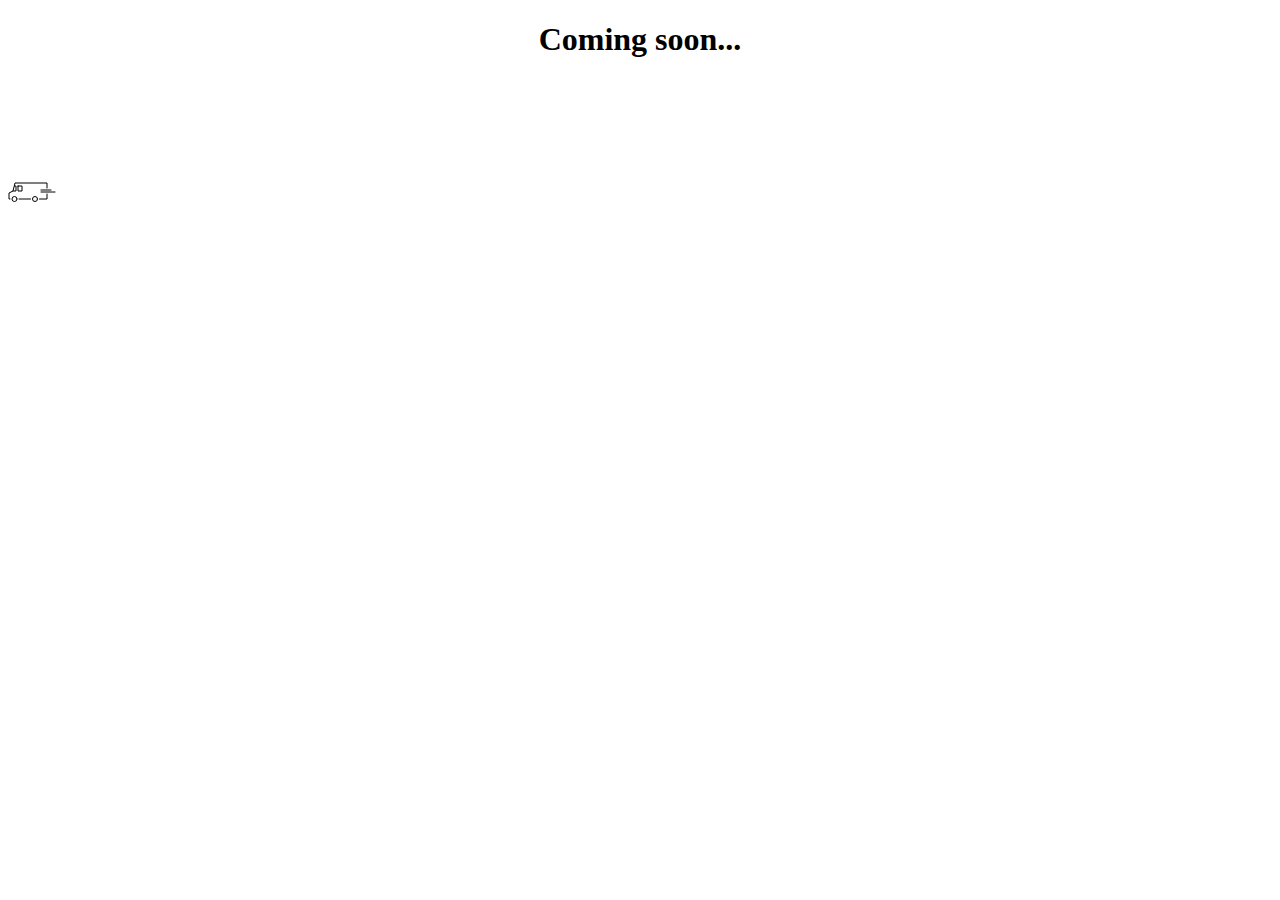
==== index.html @ 6030a621 "Rename coming-soon.html to index.html" ====
<!DOCTYPE html>
<html lang="en" >
<head>
  <meta charset="UTF-8">
  <title>Coming soon...</title>
  <meta name="viewport" content="width=device-width, initial-scale=1, viewport-fit=cover"><link rel="stylesheet" href="style.css">

</head>
<body>
	
	<h1 style="padding-bottom: 100px; text-align: center;">Coming soon...</h1>
	
	<main>
		
		
		
	
	<!-- partial:index.partial.html -->
<svg class="truck" viewBox="0 0 48 24" width="48px" height="24px">
	<g fill="none" stroke="currentcolor" stroke-linecap="round" stroke-linejoin="round" stroke-width="1" transform="translate(0,2)">
		<g class="truck__body">
			<g stroke-dasharray="105 105">
				<polyline class="truck__outside1" points="2 17,1 17,1 11,5 9,7 1,39 1,39 6" />
				<polyline class="truck__outside2" points="39 12,39 17,31.5 17" />
				<polyline class="truck__outside3" points="22.5 17,11 17" />
				<polyline class="truck__window1" points="6.5 4,8 4,8 9,5 9" />
				<polygon class="truck__window2" points="10 4,10 9,14 9,14 4" />
			</g>
			<polyline class="truck__line" points="43 8,31 8" stroke-dasharray="10 2 10 2 10 2 10 2 10 2 10 26" />
			<polyline class="truck__line" points="47 10,31 10" stroke-dasharray="14 2 14 2 14 2 14 2 14 18" />
		</g>
		<g stroke-dasharray="15.71 15.71">
			<g class="truck__wheel">
				<circle class="truck__wheel-spin" r="2.5" cx="6.5" cy="17" />
			</g>
			<g class="truck__wheel">
				<circle class="truck__wheel-spin" r="2.5" cx="27" cy="17" />
			</g>
		</g>
	</g>
</svg>
<!-- partial -->
	
	</main>

  
</body>
</html>
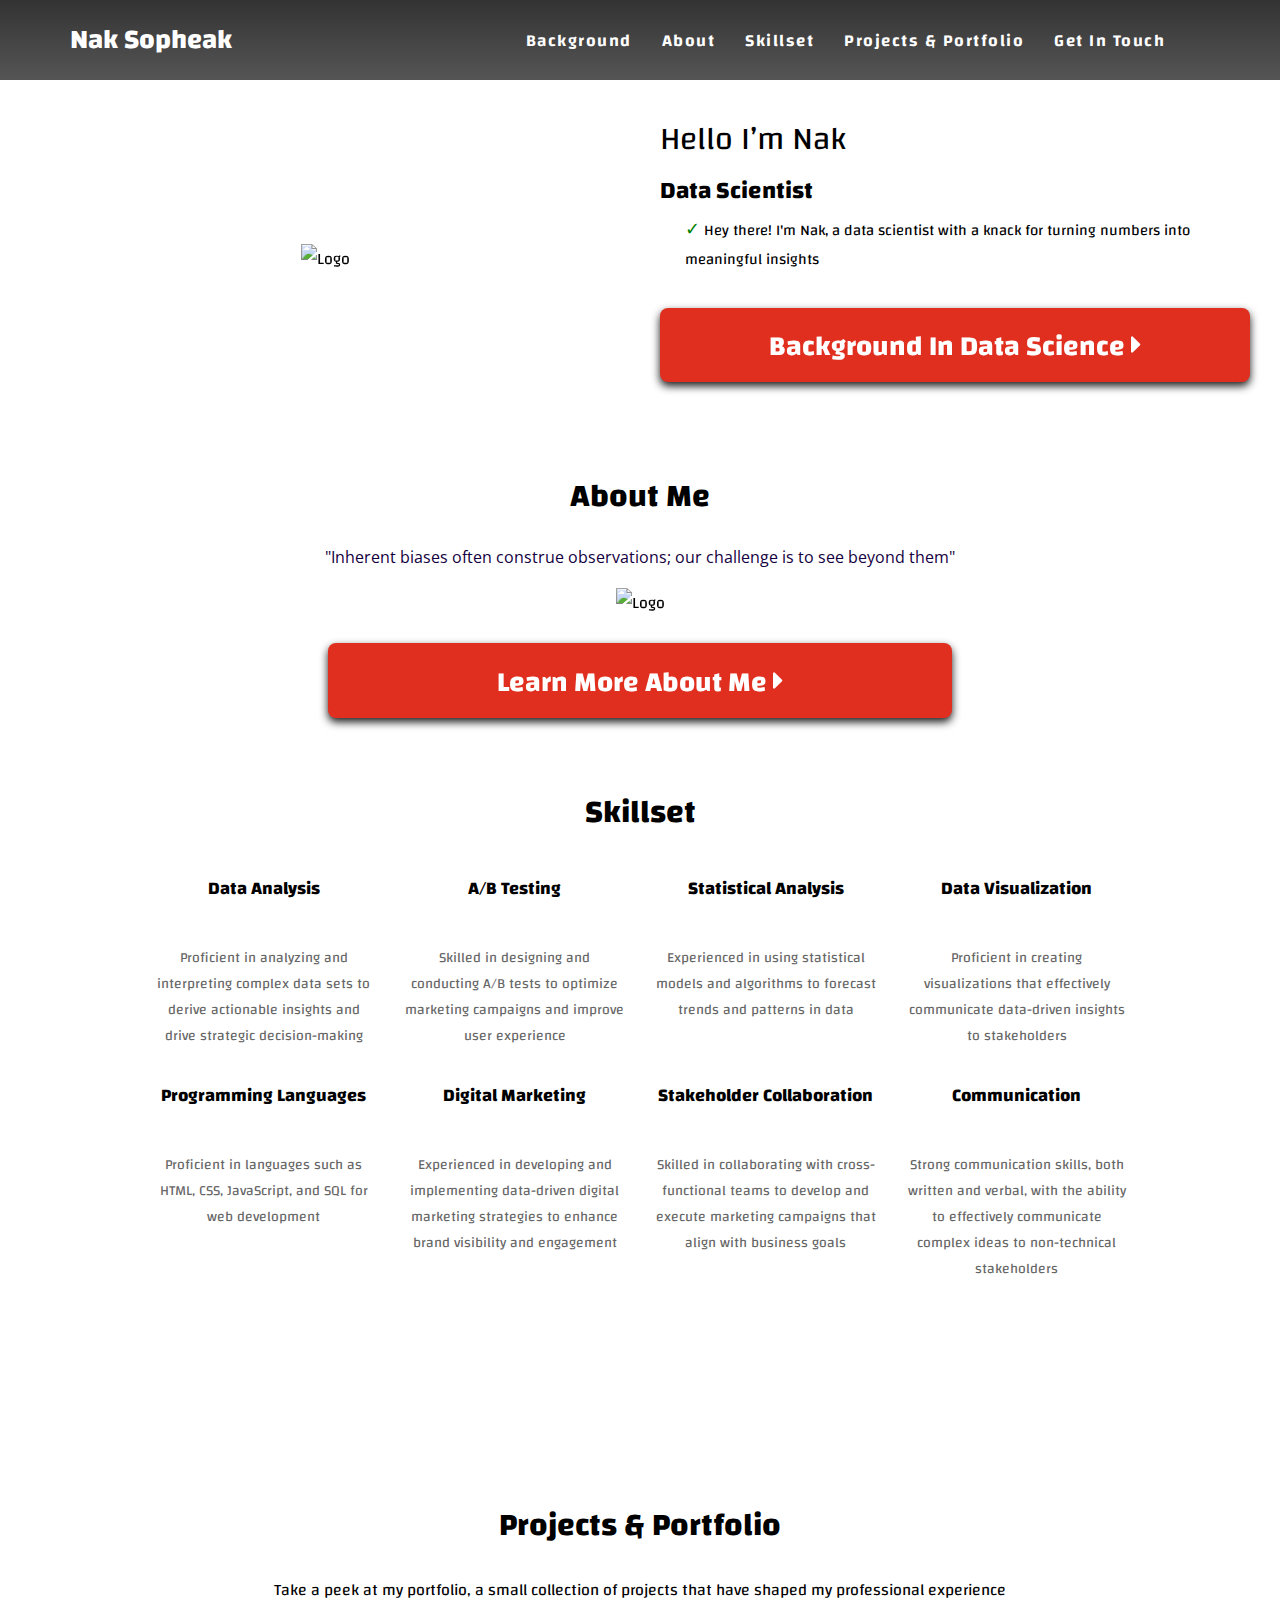
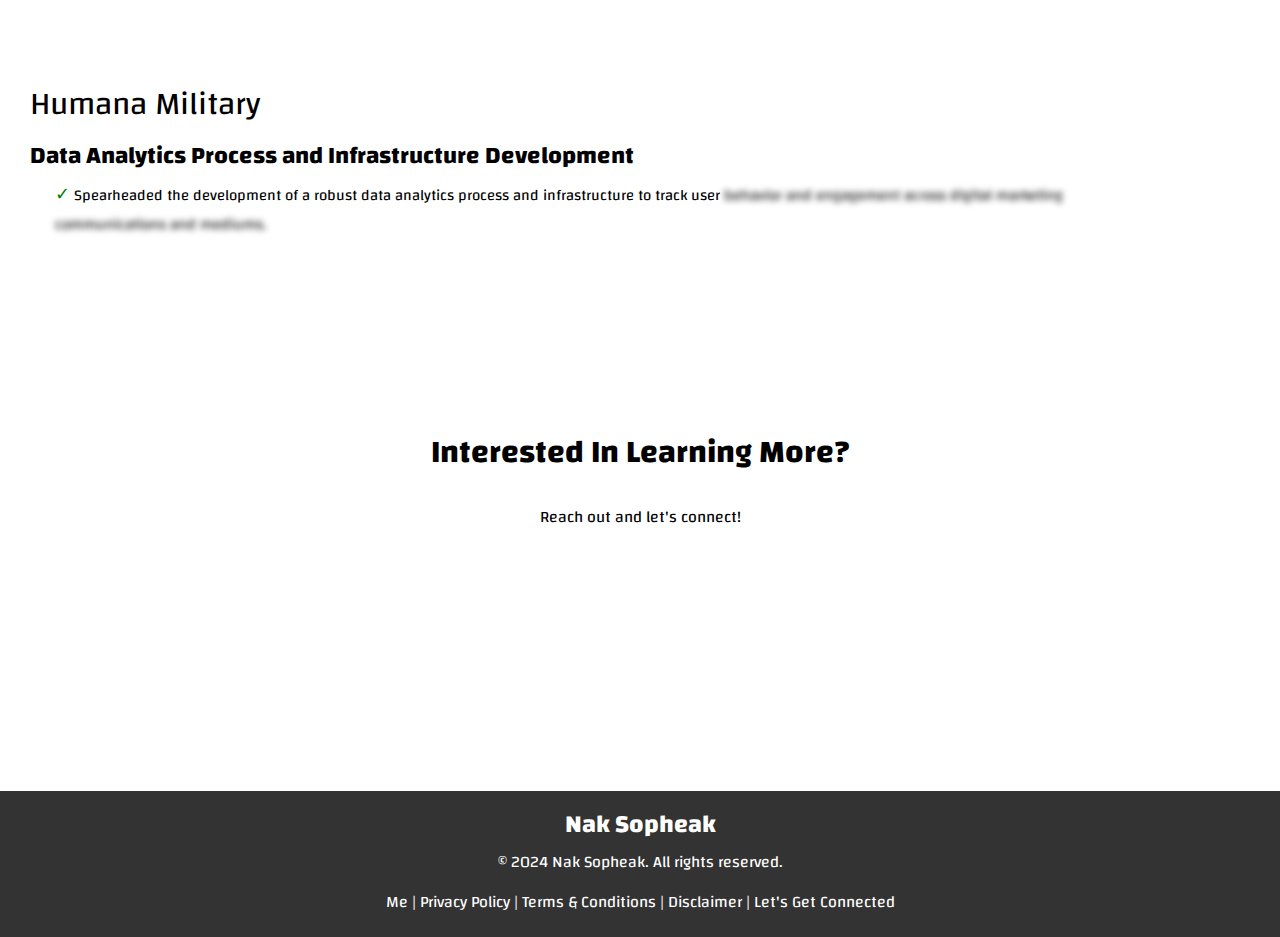
==== commit 7a2bb702: "Add files via upload" ====
--- a/index.html
+++ b/index.html
@@ -1,48 +1,616 @@
-<!DOCTYPE html>
-<html lang="en" >
-<head>
-  <meta charset="UTF-8">
-  <title>Coming soon...</title>
-  <meta name="viewport" content="width=device-width, initial-scale=1, viewport-fit=cover"><link rel="stylesheet" href="style.css">
-
-</head>
-<body>
-	
-	<h1 style="padding-bottom: 100px; text-align: center;">Coming soon...</h1>
-	
-	<main>
-		
-		
-		
-	
-	<!-- partial:index.partial.html -->
-<svg class="truck" viewBox="0 0 48 24" width="48px" height="24px">
-	<g fill="none" stroke="currentcolor" stroke-linecap="round" stroke-linejoin="round" stroke-width="1" transform="translate(0,2)">
-		<g class="truck__body">
-			<g stroke-dasharray="105 105">
-				<polyline class="truck__outside1" points="2 17,1 17,1 11,5 9,7 1,39 1,39 6" />
-				<polyline class="truck__outside2" points="39 12,39 17,31.5 17" />
-				<polyline class="truck__outside3" points="22.5 17,11 17" />
-				<polyline class="truck__window1" points="6.5 4,8 4,8 9,5 9" />
-				<polygon class="truck__window2" points="10 4,10 9,14 9,14 4" />
-			</g>
-			<polyline class="truck__line" points="43 8,31 8" stroke-dasharray="10 2 10 2 10 2 10 2 10 2 10 26" />
-			<polyline class="truck__line" points="47 10,31 10" stroke-dasharray="14 2 14 2 14 2 14 2 14 18" />
-		</g>
-		<g stroke-dasharray="15.71 15.71">
-			<g class="truck__wheel">
-				<circle class="truck__wheel-spin" r="2.5" cx="6.5" cy="17" />
-			</g>
-			<g class="truck__wheel">
-				<circle class="truck__wheel-spin" r="2.5" cx="27" cy="17" />
-			</g>
-		</g>
-	</g>
-</svg>
-<!-- partial -->
-	
-	</main>
-
-  
-</body>
-</html>
+<!DOCTYPE html>
+<html lang="en">
+<head>
+    <meta charset="UTF-8">
+    <meta name="viewport" content="width=device-width, initial-scale=1.0">
+    <meta name="description" content="Brief description of the website for search engines">
+    
+    <!-- Website Title -->
+    <title>Nak Sopheak | Data Scientist</title>
+    <!-- Website Title end -->
+    
+    <!-- FavIcon -->
+    <link rel="icon" href="img/white-logo.png" type="image/png" sizes="16x16">
+    <!-- FavIcon end -->
+    
+    <!-- SEO -->
+    <meta name="robots" content="index, follow">
+    <meta name="keywords" content="keywords, related, to, your, website">
+    <meta name="author" content="Nak Sopheak">
+    <meta property="og:title" content="Nak Sopheak | Data Scientist">
+    <meta property="og:description" content="Recognizing inherent biases is the first step; our true challenge lies in seeing beyond them">
+    <meta property="og:image" content="img/me-22.png">
+    <meta property="og:url" content="https://www.naksopheak.com">
+    <!-- SEO end -->
+
+    <!-- Google Fonts - Open Sans -->
+    <link rel="stylesheet" href="https://fonts.googleapis.com/css2?family=Open+Sans&display=swap">
+    <!-- Google Fonts - Open Sans end -->
+    
+    <!-- icons link -->
+    <link rel="stylesheet" href="https://cdn.jsdelivr.net/npm/bootstrap-icons@1.10.4/font/bootstrap-icons.css">
+    <link rel="stylesheet" href="https://cdnjs.cloudflare.com/ajax/libs/font-awesome/5.15.4/css/all.min.css">
+    <!-- icons link end -->
+
+    <!-- carousel cdn links -->
+    <link rel="stylesheet" href="https://cdnjs.cloudflare.com/ajax/libs/OwlCarousel2/2.3.4/assets/owl.carousel.css">
+    <link rel="stylesheet" href="https://cdnjs.cloudflare.com/ajax/libs/OwlCarousel2/2.3.4/assets/owl.theme.default.css">
+    <!-- carousel cdn links end -->
+
+    <!-- animation link -->
+    <link href="https://unpkg.com/aos@2.3.1/dist/aos.css" rel="stylesheet">
+    <!-- animation link end -->
+    
+    <!-- CSS style -->
+    <style>
+        /* font family import */
+        @import url('https://fonts.googleapis.com/css2?family=Changa:wght@300;400;500;600;700;800&display=swap');
+        * {
+            margin: 0;
+            padding: 0;
+            list-style: none;
+            text-decoration: none;
+            box-sizing: border-box;
+            font-family: 'Changa', sans-serif;
+            scroll-behavior: smooth;
+        }
+        /* header css start */
+        header {
+		width: 100%;
+		height: 80px;
+		padding: 20px 70px;
+		background: linear-gradient(0deg, rgba(85,85,85,1) 0%, rgba(51,51,51,1) 100%); /* Update gradient colors */
+		background-size: cover;
+		display: flex;
+		justify-content: space-between;
+		align-items: center;
+		z-index: 999;
+		position: relative; /* Change this from fixed to relative */
+		top: 0;
+		left: 0;
+        }
+        header .logo h2 {
+            font-size: 1.7em;
+            color: #fff;
+        }
+        header .navs ul {
+            display: flex;
+        }
+        header .navs ul li {
+            margin: 0px 15px;
+        }
+        header .navs ul li .active {
+            color: #81d742;
+        }
+        header .navs ul li .responsive-active {
+            display: none;
+        }
+        header .navs ul li a {
+            color: #fff;
+            font-size: 17px;
+            font-weight: 600;
+            transition-duration: 0.4s;
+            letter-spacing: 1.5px;
+        }
+        header .navs ul li a:hover {
+            color: gray;
+        }
+        /* header css end */
+		
+		/* hero section */
+		.content {
+            box-sizing: border-box;
+            margin-right: auto;
+            margin-left: auto;
+            position: relative;
+            z-index: 1;
+        }
+
+        main {
+            text-align: center;
+            max-width: 950px; /* Set maximum width to 900px */
+            margin: 0 auto; /* Center the main section horizontally */
+            padding: 10px 10px; /* Add padding of 10px to left and right sides */
+        }
+		
+		main p {
+            font-family: 'Open Sans', sans-serif; /* Apply Open Sans font to p tag */
+            color: #140040; /* Font color for p tag */
+        }
+
+        h2 {
+            font-size: 25px; /* Default font size for mobile view */
+            text-align: center; /* Center the h2 text */
+        }
+
+        h3 {
+            font-size: 32px; /* Default font size for mobile view */
+            text-align: center; /* Center the h2 text */
+        }
+
+        .button {
+            width: 590px;
+            height: 327.77px;
+            margin-bottom: 0px; /* Add bottom margin of 100px */
+            font-size: 18px;
+            box-shadow: 0px 4px 8px rgba(0, 0, 0, 0.9); /* Add drop shadow */
+        }
+		
+		.button {
+            display: inline-block;
+            background-color: #e02f1f;
+            color: white;
+            text-align: center;
+            text-decoration: none;
+            border: none;
+            cursor: pointer;
+            border-radius: 8px;
+            font-size: 28px;
+            line-height: 24px;
+            font-weight: bold;
+            width: 100%; /* Button width to fill the container */
+            max-width: 623.2px; /* Set maximum width to 623.2px */
+            height: 74.4px; /* Set height to 74.4px */
+            padding: 0px 0px; /* Set padding for desktop view */
+            margin-top: 25px; /* Add bottom margin of 100px */
+            margin-bottom: 25px; /* Add bottom margin of 100px */
+
+        }
+		.content {
+        box-sizing: border-box;
+        margin-right: auto;
+        margin-left: auto;
+        position: relative;
+        z-index: 1;
+    }
+		
+		.article {
+        text-align: center;
+        max-width: 900px; /* Set maximum width to 900px */
+        margin: 0 auto; /* Center the main section horizontally */
+        margin-bottom: 100px; /* Add bottom margin of 100px */
+        margin-top: 10px;
+        padding: 10px 10px; /* Add padding of 10px to left and right sides */
+    }
+		
+		.cards {
+    display: flex;
+    flex-wrap: wrap;
+}
+
+/* Default styles for card */
+.card {
+    width: 25%; /* Set width to 25% for desktop view */
+    padding: 0 15px; /* Add some spacing between cards */
+    box-sizing: border-box; /* Include padding in the width calculation */
+    float: left; /* Float the cards left */
+    margin-bottom: 30px; /* Add margin at the bottom of each card */
+}
+
+/* Optional: adjust card styling for better layout */
+.card h3 {
+    margin-bottom: 10px;
+    font-size: 18px;
+}
+
+.card p {
+    font-size: 14px;
+    color: #666;
+}
+
+        form input {
+            padding: 10px;
+            border-radius: 4px;
+            width: 80% !important;
+            border: 0.5px solid #888;
+            outline: none;
+            margin: 10px 0px;
+            caret-color: var(--blue);
+        }
+
+        form {
+            display: flex;
+            justify-content: center;
+            align-items: center;
+            flex-direction: column;
+            width: 100%;
+        }
+
+        form button {
+            margin: 10px 0px;
+            background-color: #15277af3;
+            color: var(--white);
+            padding: 15px 0px;
+            border-radius: 5px;
+            font-weight: 600;
+            cursor: pointer;
+            border: none;
+            outline: none;
+            width: 50%;
+            text-align: center;
+            box-shadow: 0px 10px 10px rgba(0, 0, 0, 0.2);
+        }
+		 
+        .img {
+            max-width: 50%; /* Set max-width to 50% for desktop */
+            width: 590px;
+            height: 327.77px;
+            margin-bottom: 0px; /* Add bottom margin of 100px */
+            box-shadow: 0px 4px 8px rgba(0, 0, 0, 0.9); /* Add drop shadow */
+        }
+		
+		footer {
+            background-color: #333;
+            color: #fff;
+            padding: 10px 0;
+            text-align: center;
+            bottom: 0;
+            width: 100%;
+            box-sizing: border-box;
+            margin-right: auto;
+            margin-left: auto;
+            position: relative;
+            z-index: 1;
+        }
+
+        .footerinfo {
+            text-align: center;
+            max-width: 900px; /* Set maximum width to 900px */
+            margin: 0 auto; /* Center the main section horizontally */
+
+        }
+
+        html, body {
+            overflow-x: hidden; /* Prevent horizontal scrolling */
+        }
+
+        html {
+            scroll-behavior: smooth;
+        }
+		/* Hero section end */
+		
+		
+		.content-article {
+        justify-content: space-between;
+        align-items: flex-start;
+        background-color: white;
+        flex: 1;
+        padding: 20px 20px;
+        box-sizing: border-box;
+        margin-top: 0px; /* Add margin to separate sections */
+    }
+        
+        /* Responsive Css Start */
+        @media screen and (max-width:1280px) {}
+
+        @media screen and (max-width:1024px) {
+            header {
+                padding: 10px 30px;
+            }
+            header .navs ul li {
+                margin: 0px 10px;
+            }
+        }
+
+        @media screen and (max-width:991px) {
+            header {
+                padding: 10px 20px;
+            }
+            header .logo h2 {
+                font-size: 1.6em;
+            }
+            header .navs ul li {
+                margin: 0px 10px;
+            }
+            header .navs ul li a {
+                font-size: 16px;
+            }    
+        }
+		
+		@media screen and (min-width: 768px) {
+        /* CSS for desktop view */
+        .content-article {
+            flex-direction: row; /* Arrange sections side by side */
+        	}
+		}
+
+        @media screen and (max-width:768px) {
+            header {
+                padding: 0px 10px;
+            }
+            header .logo h2 {
+                font-size: 1.3em;
+            }
+            header .navs ul li {
+                margin: 0px 5px;
+            }
+            header .navs ul li a {
+                font-size: 15px;
+                font-weight: 500;
+            }
+			.hero-section {
+				display: flex;
+				flex-direction: column;
+				align-items: center;
+			}
+			.hero-section > div {
+				flex: unset;
+				padding: 10px;
+				width: 100%;
+			}
+			.hero-section img {
+				max-width: 100%;
+			}
+			.hero-reverse {
+				flex-direction: column;
+				align-items: center;
+    		}
+    		.hero-reverse > div:first-child {
+				order: 2;
+			}
+    		.hero-reverse > div:last-child {
+				order: 1;
+			}
+			.card {
+        width: 100%; /* Set width to 100% for mobile view */
+        float: none; /* Remove float for mobile view */
+    		}
+        }
+
+        @media screen and (max-width:576px) {
+            header {
+                flex-direction: column;
+                padding: 0;
+            }
+            header .logo h2 {
+                font-size: 1.6em;
+            }
+            header .logo {
+                padding: 10px 0px;
+            }
+            header .navs {
+                width: 100%;
+                background-color: #333;
+                display: flex;
+                justify-content: center;
+                padding: 5px 0px;
+            }
+            header .navs ul li .main-active {
+                display: none;
+            }
+            header .navs ul li .responsive-active {
+                display: initial;
+            }
+            header .navs ul li a {
+                font-weight: 700;
+            }
+        }
+
+        @media screen and (max-width:425px) {
+            .term .term_content {
+                width: 100% !important;
+            }
+            .privacy .privacy_content {
+                width: 100% !important;
+            }
+        }
+		
+		
+        /* Responsive Css End */
+    </style>
+</head>
+<body>
+    <!-- header section start -->
+    <header>
+        <div class="logo">
+            <a href="index.html"><h2><span><i class="" aria-hidden="true"></i></span> Nak Sopheak</h2></a>
+        </div>
+        <div class="navs">
+            <ul>
+                <li><a href="background.html" class="main-active">Background</a></li>
+                <li><a href="about-me.html">About</a></li>
+                <li><a href="skillset.html">Skillset</a></li>
+                <li><a href="projects-portfolio.html">Projects & Portfolio</a></li>
+                <li><a href="mailto:me@naksopheak.com?subject=Let's%20get%20connected!" class="main-active">Get In Touch</a></li>
+                <li><a href="mailto:me@naksopheak.com?subject=Let's%20get%20connected!" class="responsive-active">Get In Touch</a></li>
+            </ul>
+        </div>
+    </header>
+    <!-- header section end -->
+	
+<!-- Hero Section -->
+	<section>
+		<div class="hero-section" style="display: flex; flex-wrap: wrap; justify-content: space-between; align-items: center; max-width: 100%; margin: 0 auto; padding: 10px; margin-bottom: 10px;">
+			<div style="flex: 1; padding: 20px; text-align: center;">
+				<img src="img/me-22.png" alt="Logo" style="max-width: 100%; height: auto;" data-aos="zoom-in" data-aos-duration="1000">
+			</div>
+			<div style="flex: 1; padding: 20px;">
+				<h1 style=""><span style="font-weight: normal;">Hello I’m Nak</span></h1>
+				<h1 style="font-size: 24px;"><span style="font-weight: bold;">Data Scientist</span></h1>
+
+				<div style="text-align: left;">
+					<ul style="font-size: 15px; list-style-type: none; padding: 0;">
+						<li style="padding-left: 25px; position: relative; margin-bottom: 10px;">
+							<span style="left: 0; color: green; font-size: 18px;">✓</span>
+							Hey there! I'm Nak, a data scientist with a knack for turning numbers into meaningful insights 
+						</li>
+					</ul>
+				</div>
+
+				<button class="button" style="font-weight:bold;" type="button" id="submitButton" onclick="location.href='background.html'" data-aos="zoom-in" data-aos-duration="1000">
+    Background In Data Science  <i class="fas fa-caret-right"></i>
+</button>
+			</div>  
+		</div>
+	</section>
+<!-- Hero Section end-->
+
+	<!-- About Section -->
+	<section>
+	<main style="flex: 1; padding: 20px;">
+	
+		<h1>About Me</h1>
+			
+			<p style="padding: 20px;">
+				"Inherent biases often construe observations; our challenge is to see beyond them"
+			</p>
+			<div style="margin: 0px;">
+			<img src="img/me-01.png" alt="Logo" style="max-width: 50%; height: auto;" data-aos="zoom-in" data-aos-duration="1000">
+			</div>
+			<button class="button" style="font-weight:bold;" type="submit" id="submitButton" onclick="location.href='about-me.html'" data-aos="zoom-in" data-aos-duration="1000">Learn More About Me <i class="fas fa-caret-right"></i></button>
+		
+		
+
+		
+	</main>
+	</section>
+	<!-- About Section end -->
+	
+	<!-- Skillset Section -->
+	
+	<section>
+		<main style="flex: 1; padding: 20px;">
+	
+		<h1>Skillset</h1>
+
+		</main>
+	
+			<div class="flex: 1; padding: 20px; hero-section" style="display: flex; flex-wrap: wrap; justify-content: space-between; align-items: center; max-width: 80%; margin: 0 auto; padding: 10px;">
+				
+
+		<div class="cards">
+            <div class="card">
+                <h3 style="text-align: center;">Data Analysis</h3>
+                <img src="images/time.webp" alt="">
+                <p style="text-align: center;">Proficient in analyzing and interpreting complex data sets to derive actionable insights and drive strategic decision-making</p>
+            </div>
+
+            <div class="card">
+                <h3 style="text-align: center;">A/B Testing</h3>
+                <img src="images/email.webp" alt="">
+                <p style="text-align: center;">Skilled in designing and conducting A/B tests to optimize marketing campaigns and improve user experience</p>
+            </div>
+			<div class="card">
+                <h3 style="text-align: center;">Statistical Analysis</h3>
+                <img src="images/earth-globe.webp" alt="">
+                <p style="text-align: center;">Experienced in using statistical models and algorithms to forecast trends and patterns in data</p>
+            </div>
+			<div class="card">
+                <h3 style="text-align: center;">Data Visualization</h3>
+                <img src="images/email.webp" alt="">
+                <p style="text-align: center;">Proficient in creating visualizations that effectively communicate data-driven insights to stakeholders</p>
+            </div>
+				
+
+        </div>
+				
+						<div class="cards">
+            <div class="card">
+                <h3 style="text-align: center;">Programming Languages</h3>
+                <img src="images/time.webp" alt="">
+                <p style="text-align: center;">Proficient in languages such as HTML, CSS, JavaScript, and SQL for web development</p>
+            </div>
+            <div class="card">
+                <h3 style="text-align: center;">Digital Marketing</h3>
+                <img src="images/earth-globe.webp" alt="">
+                <p style="text-align: center;">Experienced in developing and implementing data-driven digital marketing strategies to enhance brand visibility and engagement</p>
+            </div>
+            <div class="card">
+                <h3 style="text-align: center;">Stakeholder Collaboration</h3>
+                <img src="images/email.webp" alt="">
+                <p style="text-align: center;">Skilled in collaborating with cross-functional teams to develop and execute marketing campaigns that align with business goals</p>
+            </div>
+			<div class="card">
+                <h3 style="text-align: center;">Communication</h3>
+                <img src="images/email.webp" alt="">
+                <p style="text-align: center;">Strong communication skills, both written and verbal, with the ability to effectively communicate complex ideas to non-technical stakeholders</p>
+            </div>
+        </div>
+		</div>
+		<main>
+	
+		<button class="button" style="font-weight:bold;" type="submit" id="submitButton" onclick="location.href='skillset.html'" data-aos="zoom-in" data-aos-duration="1000">Discover My Diverse Skillset <i class="fas fa-caret-right"></i></button>
+
+		</main>
+	</section>
+	
+	<!-- Skillset Section end -->
+
+	
+<!-- Portfolio & Projects Section -->
+<section>
+    <div style="margin-top: 10px; padding: 20px; text-align: center;">
+        <h1>Projects & Portfolio</h1>
+        <p style="padding: 20px; text-align: center;">Take a peek at my portfolio, a small collection of projects that have shaped my professional experience</p>
+    </div>
+
+    <div class="hero-reverse" style="display: flex; flex-wrap: wrap; justify-content: space-between; align-items: center; max-width: 100%; margin: 0 auto; padding: 10px;">
+
+        <div style="flex: 1; padding: 20px;">
+            <h1 style=""><span style="font-weight: normal;">Humana Military</span></h1>
+            <h1 style="font-size: 24px;"><span style="font-weight: bold;">Data Analytics Process and Infrastructure Development</span></h1>
+
+            <div style="text-align: left;">
+                <ul style="font-size: 15px; list-style-type: none; padding: 0;">
+                    <li style="padding-left: 25px; position: relative; margin-bottom: 10px;">
+                        <span style="left: 0; color: green; font-size: 18px;">✓</span>
+                        Spearheaded the development of a robust data analytics process and infrastructure to track user <span style="filter: blur(3px);">behavior and engagement across digital marketing communications and mediums.</span>
+                    </li>
+                </ul>
+            </div>
+
+            <button class="button" style="font-weight:bold;" type="submit" id="submitButton" onclick="location.href='projects-portfolio.html'" data-aos="zoom-in" data-aos-duration="1000">Take A Peek At My Portfolio <i class="fas fa-caret-right"></i></button>
+        </div>
+
+        <div style="flex: ; padding: 20px; text-align: center;">
+            <img src="img/hero-1.png" alt="Logo" style="max-width: 100%; height: auto;" data-aos="zoom-in" data-aos-duration="1000">
+        </div>
+    </div>
+
+</section>
+<!-- Portfolio & Projects Section end-->
+	
+	
+<!-- Get in touch -->
+	
+	<div style="padding: 20px; text-align: center;">
+        <h1>Interested In Learning More?</h1>
+        <p style="padding: 20px; text-align: center;">Reach out and let's connect!</p>
+    </div>
+	
+	<main>
+	
+		<button class="button" style="font-weight:bold; margin-bottom: 100px;" type="submit" id="submitButton" onclick="location.href='mailto:me@naksopheak.com?subject=Let\'s%20get%20connected!'" data-aos="zoom-in" data-aos-duration="1000">
+		  Let's Get Connected! <i class="fas fa-caret-right"></i>
+		</button>
+
+	</main>
+	
+<!-- Get in touch end -->
+	
+	
+	<footer>
+		<div class="logo">
+            <a href="index.html" style="color: white;"><h2><span><i class="" aria-hidden="true"></i></span> Nak Sopheak</h2></a>
+        </div>
+		<div class="footerinfo">
+        <!-- Footer content -->
+        <p>&copy; 2024 Nak Sopheak. All rights reserved.</p>
+		<p style="padding: 10px 25px;">
+			<a href="index.html" style="text-decoration: none; color: inherit;">Me</a> | 
+			<a href="privacy.html" style="text-decoration: none; color: inherit;">Privacy Policy</a> | 
+			<a href="terms.html" style="text-decoration: none; color: inherit;">Terms &amp; Conditions</a> | 
+			<a href="disclaimer.html" style="text-decoration: none; color: inherit;">Disclaimer</a> | 
+			<a href="mailto:me@naksopheak.com?subject=Let's%20get%20connected!" style="text-decoration: none; color: inherit;">Let's Get Connected</a>
+		</p>
+
+		</div>
+	</footer>
+	
+	<!-- animation js link -->
+    <script src="https://unpkg.com/aos@2.3.1/dist/aos.js"></script>
+	<script>AOS.init();</script>
+	<!-- animation js link end -->
+	
+</body>
+</html>
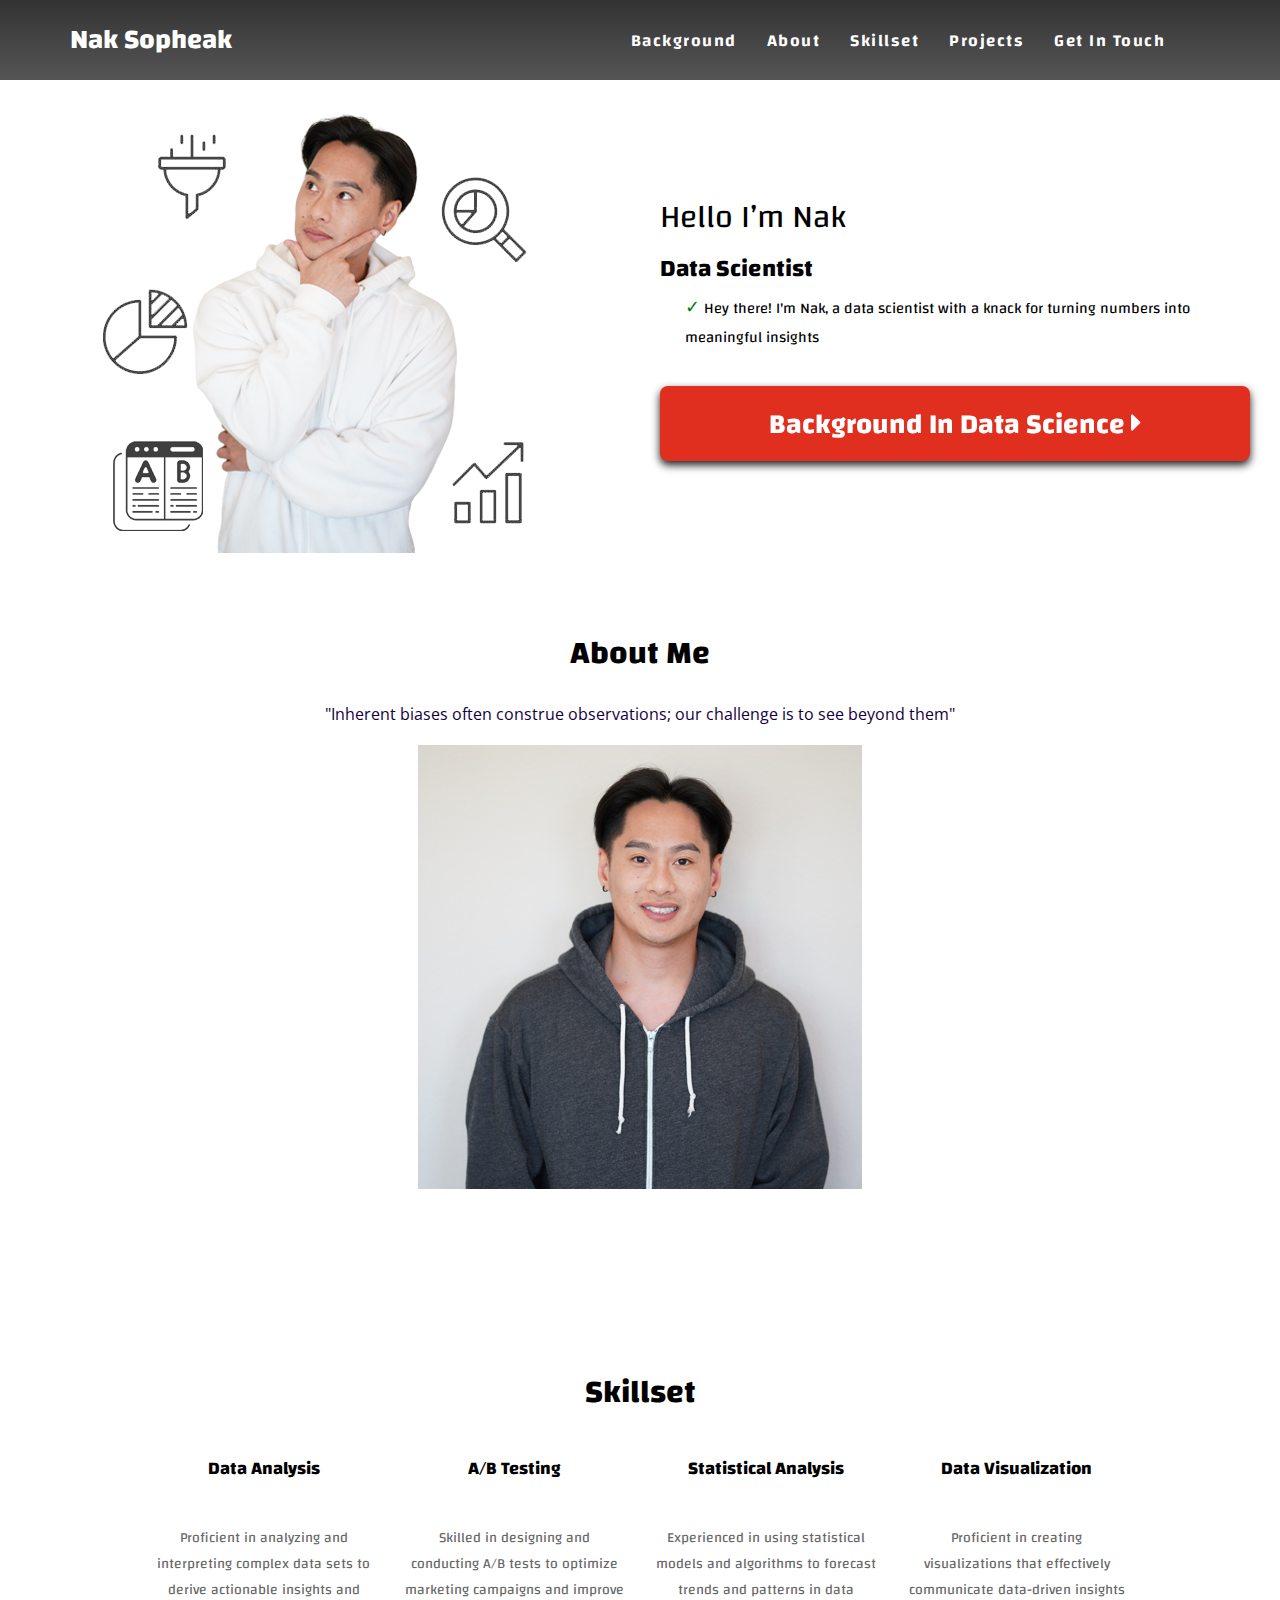
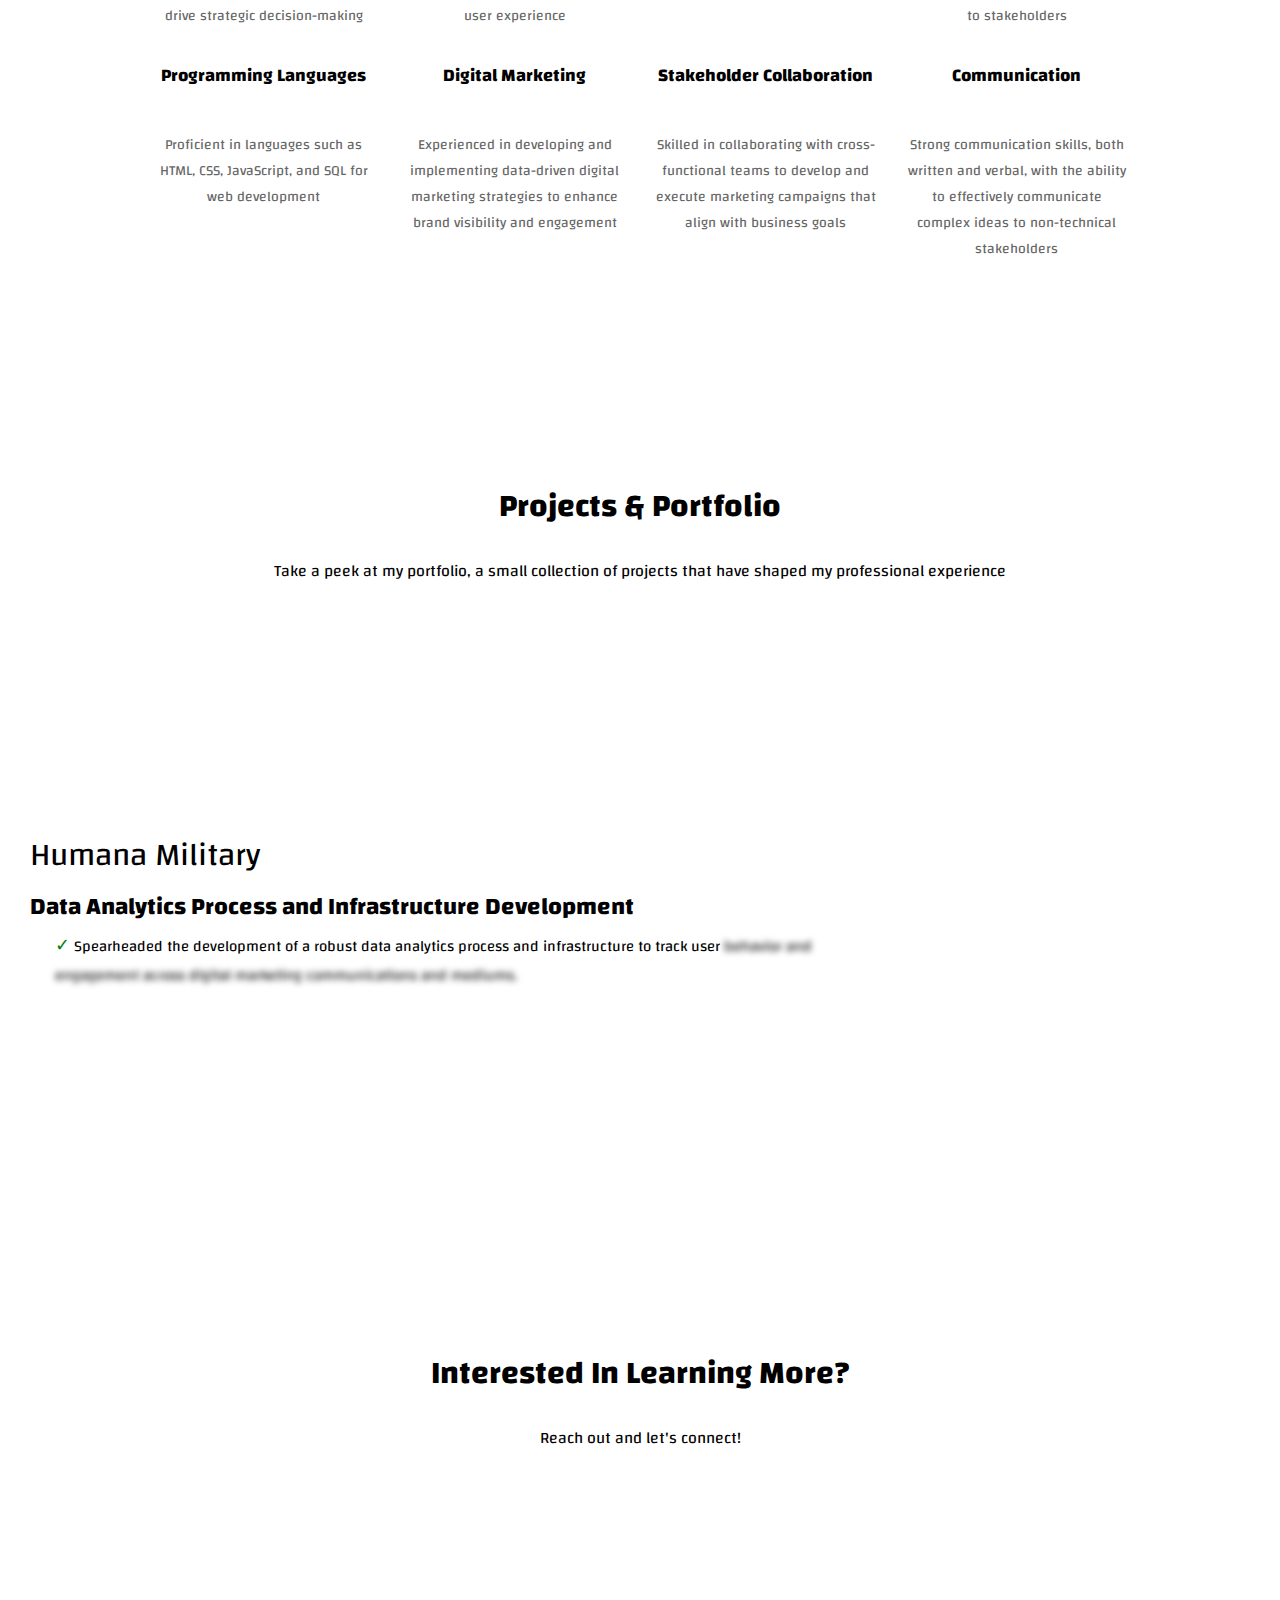
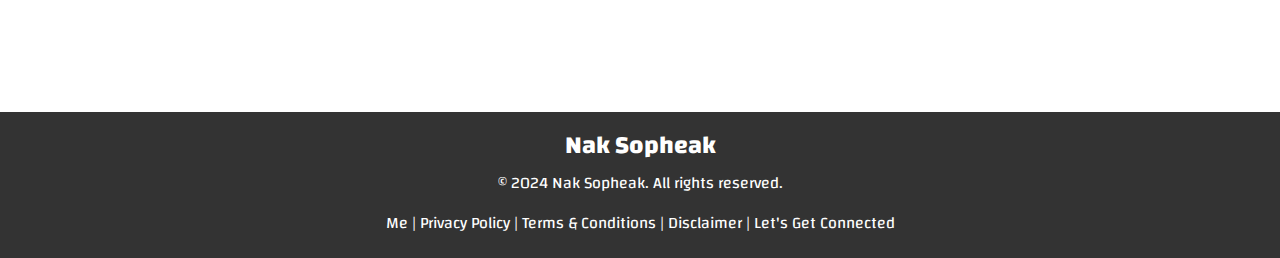
==== commit adf2b52a: "Add files via upload" ====
--- a/index.html
+++ b/index.html
@@ -410,7 +410,7 @@
                 <li><a href="background.html" class="main-active">Background</a></li>
                 <li><a href="about-me.html">About</a></li>
                 <li><a href="skillset.html">Skillset</a></li>
-                <li><a href="projects-portfolio.html">Projects & Portfolio</a></li>
+                <li><a href="projects-portfolio.html">Projects</a></li>
                 <li><a href="mailto:me@naksopheak.com?subject=Let's%20get%20connected!" class="main-active">Get In Touch</a></li>
                 <li><a href="mailto:me@naksopheak.com?subject=Let's%20get%20connected!" class="responsive-active">Get In Touch</a></li>
             </ul>
@@ -559,7 +559,7 @@
                 </ul>
             </div>
 
-            <button class="button" style="font-weight:bold;" type="submit" id="submitButton" onclick="location.href='projects-portfolio.html'" data-aos="zoom-in" data-aos-duration="1000">Take A Peek At My Portfolio <i class="fas fa-caret-right"></i></button>
+            <button class="button" style="font-weight:bold;" type="submit" id="submitButton" onclick="location.href='projects-portfolio.html'" data-aos="zoom-in" data-aos-duration="1000">Peek At My Portfolio <i class="fas fa-caret-right"></i></button>
         </div>
 
         <div style="flex: ; padding: 20px; text-align: center;">
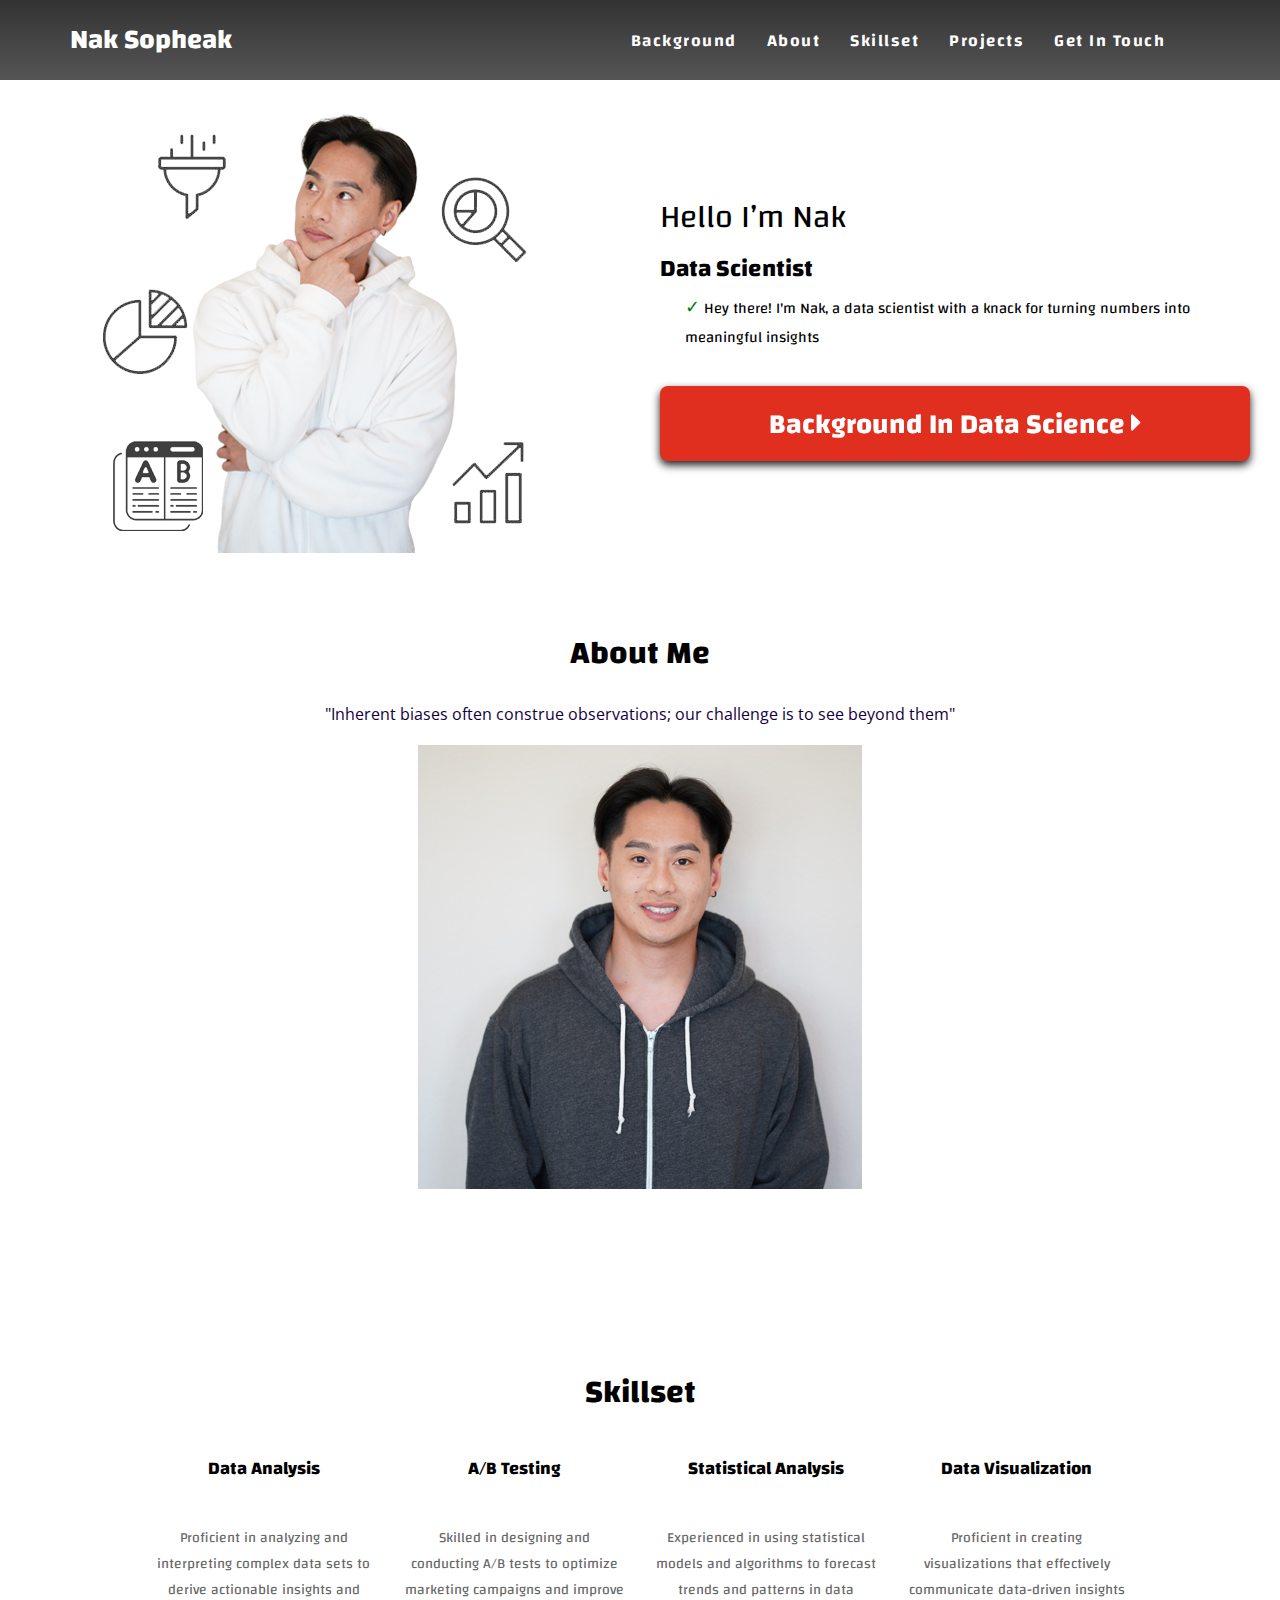
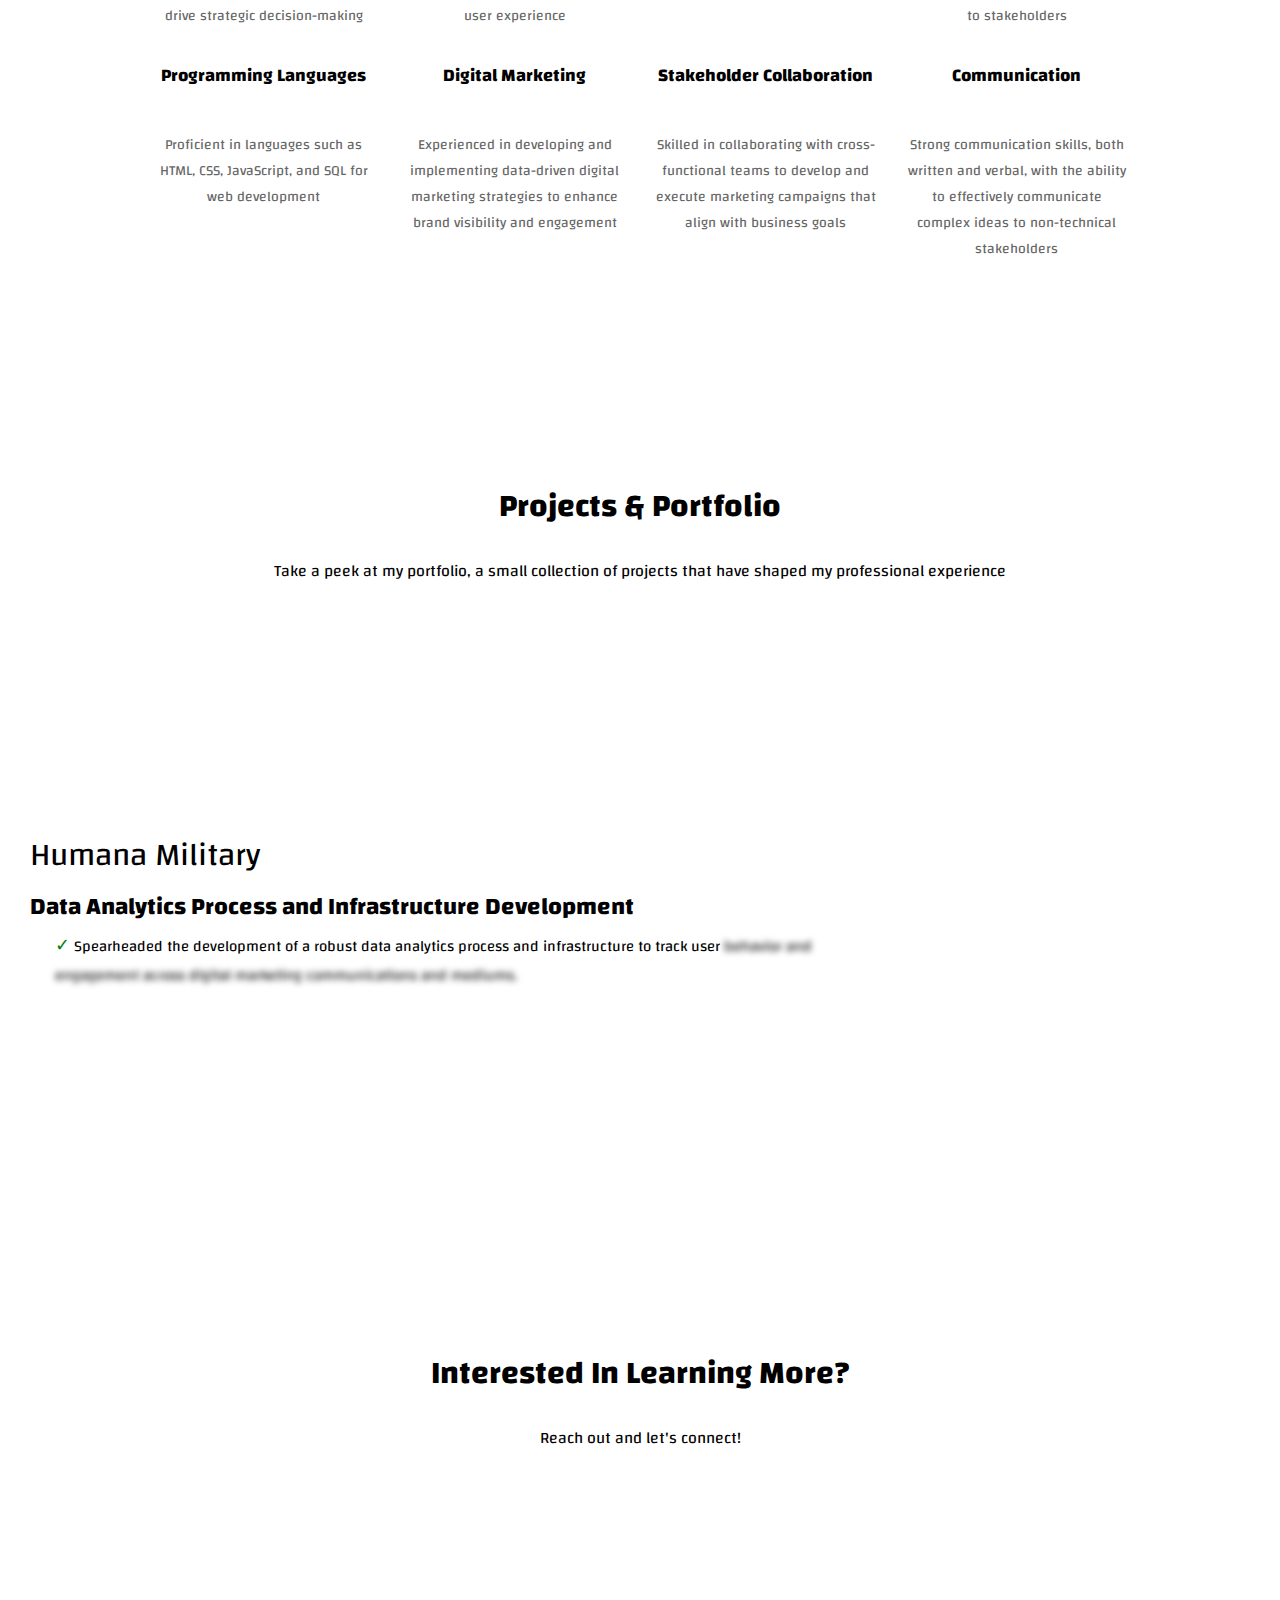
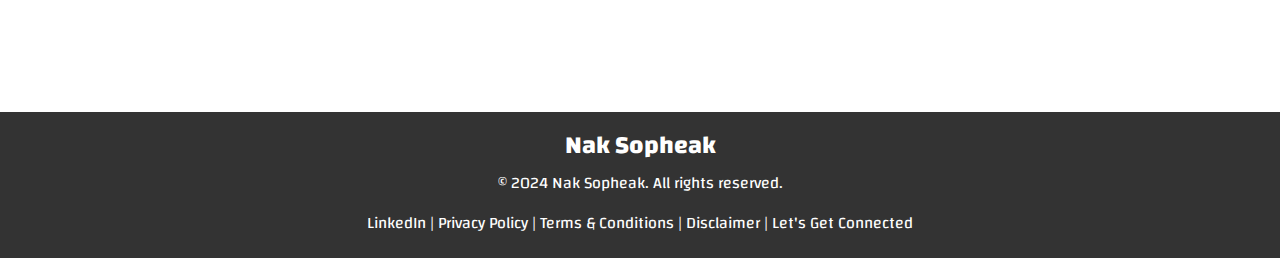
==== commit 0ff0b644: "Update index.html" ====
--- a/index.html
+++ b/index.html
@@ -529,7 +529,7 @@
 		</div>
 		<main>
 	
-		<button class="button" style="font-weight:bold;" type="submit" id="submitButton" onclick="location.href='skillset.html'" data-aos="zoom-in" data-aos-duration="1000">Discover My Diverse Skillset <i class="fas fa-caret-right"></i></button>
+		<button class="button" style="font-weight:bold;" type="submit" id="submitButton" onclick="location.href='skillset.html'" data-aos="zoom-in" data-aos-duration="1000">Discover My Skillset <i class="fas fa-caret-right"></i></button>
 
 		</main>
 	</section>
@@ -597,7 +597,7 @@
         <!-- Footer content -->
         <p>&copy; 2024 Nak Sopheak. All rights reserved.</p>
 		<p style="padding: 10px 25px;">
-			<a href="index.html" style="text-decoration: none; color: inherit;">Me</a> | 
+			<a href="www.linkedin.com/in/naksopheak" style="text-decoration: none; color: inherit;">LinkedIn</a> | 
 			<a href="privacy.html" style="text-decoration: none; color: inherit;">Privacy Policy</a> | 
 			<a href="terms.html" style="text-decoration: none; color: inherit;">Terms &amp; Conditions</a> | 
 			<a href="disclaimer.html" style="text-decoration: none; color: inherit;">Disclaimer</a> | 
